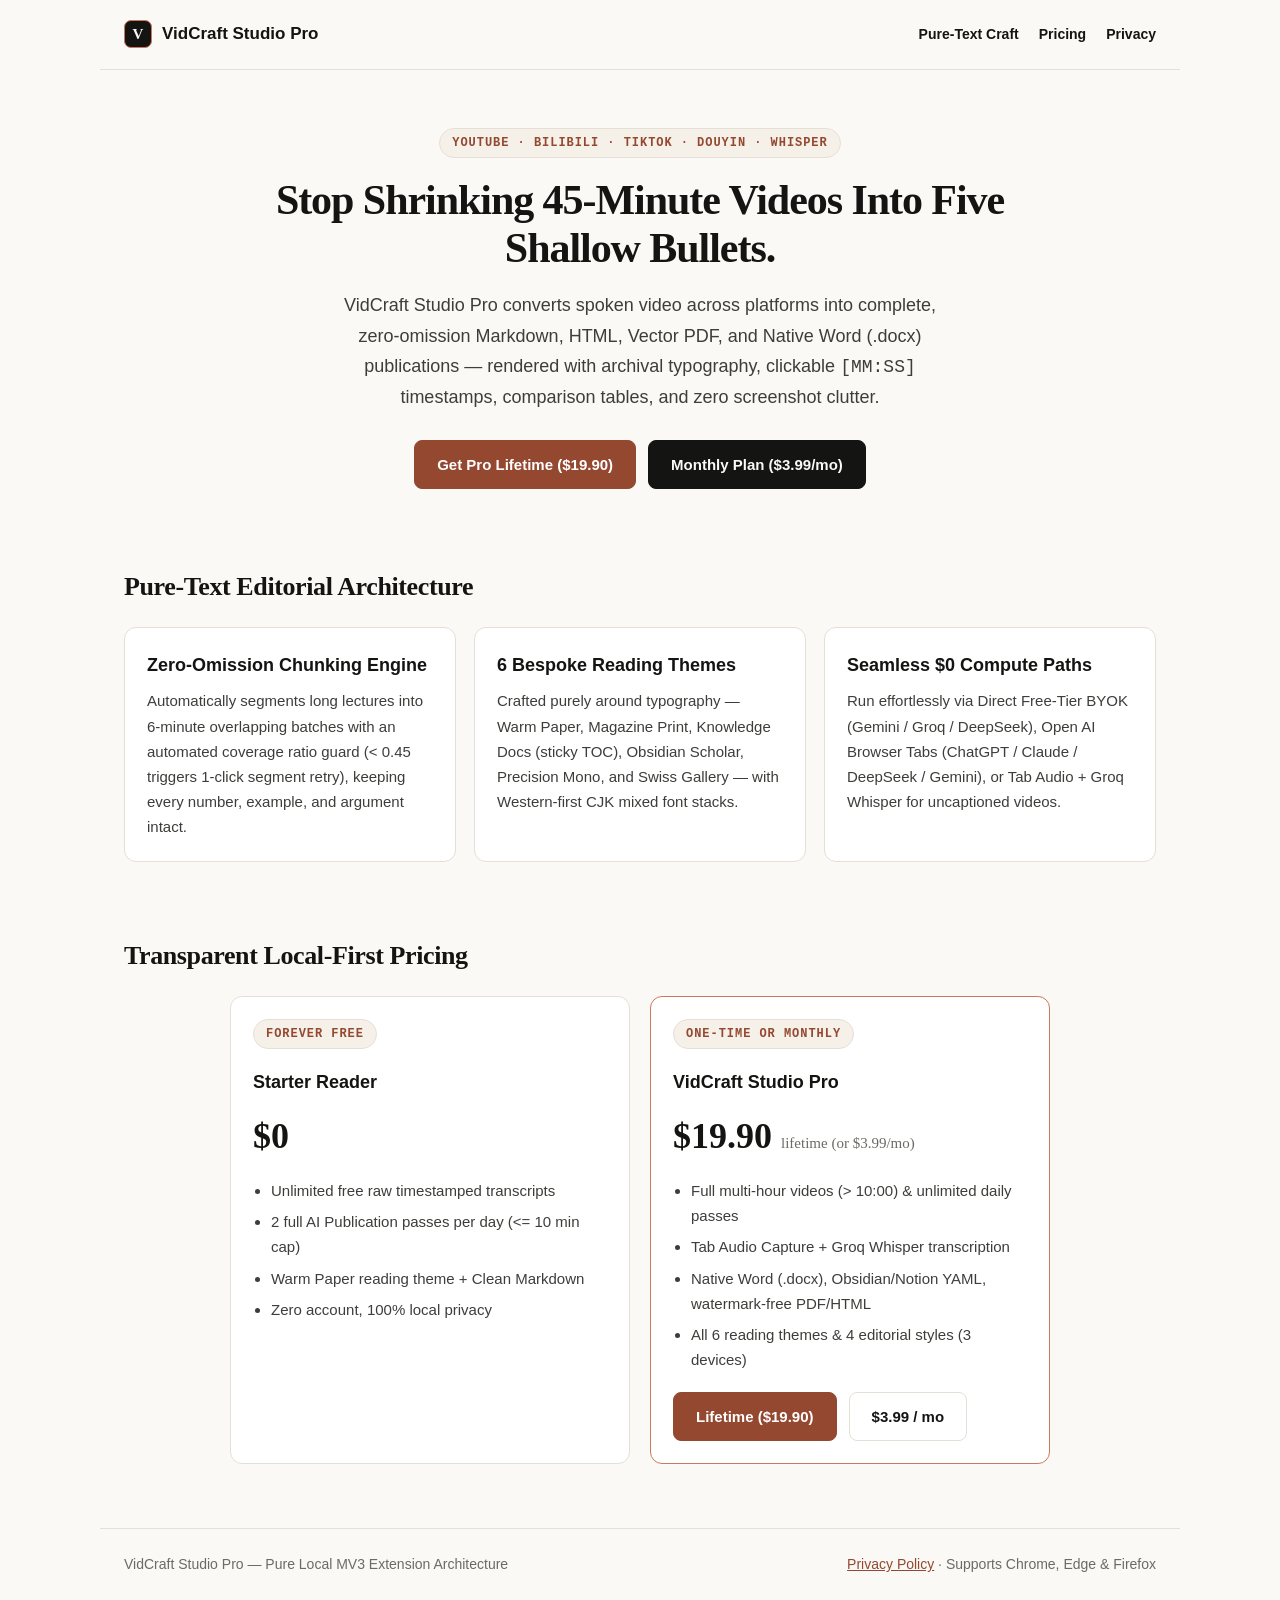
==== index.html @ 7ab2220a "Create index.html" ====
<!DOCTYPE html>
<html lang="en">
<head>
  <meta charset="utf-8" />
  <meta name="viewport" content="width=device-width,initial-scale=1" />
  <title>VidCraft Studio Pro — Zero-Omission Video to Markdown, HTML, PDF &amp; Word</title>
  <meta name="description" content="Turn YouTube, Bilibili, TikTok, and Douyin videos into complete, publication-grade Markdown, HTML, Vector PDF, and Word (.docx) documents with zero omitted facts and zero messy screenshots." />
  <link rel="canonical" href="https://vidcraft-studio.pages.dev/" />
  <style>
    :root {
      --bg: #faf9f5;
      --surface: #ffffff;
      --surface-2: #f5f0e8;
      --ink: #141413;
      --body: #3d3d3a;
      --muted: #6c6a64;
      --border: #e6dfd8;
      --accent: #cc785c;
      --accent-btn: #944830;
      --ease-out: cubic-bezier(0.23, 1, 0.32, 1);
      --font-sans: -apple-system, BlinkMacSystemFont, "Segoe UI", Inter, Roboto, "PingFang SC", "Microsoft YaHei", sans-serif;
      --font-serif: Georgia, "Iowan Old Style", "Times New Roman", "Songti SC", serif;
      --font-mono: ui-monospace, SFMono-Regular, Menlo, Monaco, Consolas, monospace;
    }
    * { box-sizing: border-box; }
    body {
      margin: 0;
      background-color: var(--bg);
      color: var(--body);
      font-family: var(--font-sans);
      font-size: 16px;
      line-height: 1.68;
      -webkit-font-smoothing: antialiased;
    }
    a { color: var(--accent-btn); }
    .nav {
      max-width: 1080px;
      margin: 0 auto;
      padding: 20px 24px;
      display: flex;
      align-items: center;
      justify-content: space-between;
      gap: 16px;
      border-bottom: 1px solid var(--border);
    }
    .brand {
      display: flex;
      align-items: center;
      gap: 10px;
      color: var(--ink);
      font-weight: 700;
      font-size: 17px;
      text-decoration: none;
    }
    .mark {
      width: 28px;
      height: 28px;
      border-radius: 7px;
      background: var(--ink);
      color: #faf9f5;
      border: 1px solid var(--accent);
      display: inline-flex;
      align-items: center;
      justify-content: center;
      font-family: var(--font-serif);
      font-size: 15px;
    }
    .nav-links { display: flex; gap: 20px; align-items: center; font-size: 14px; }
    .nav-links a { text-decoration: none; color: var(--ink); font-weight: 600; }
    .hero {
      max-width: 820px;
      margin: 0 auto;
      padding: 58px 24px 40px;
      text-align: center;
    }
    .kicker {
      display: inline-block;
      font-family: var(--font-mono);
      font-size: 12px;
      font-weight: 700;
      letter-spacing: 0.08em;
      text-transform: uppercase;
      color: var(--accent-btn);
      background: var(--surface-2);
      border: 1px solid var(--border);
      padding: 4px 12px;
      border-radius: 999px;
      margin-bottom: 18px;
    }
    h1 {
      font-family: var(--font-serif);
      font-size: 42px;
      line-height: 1.15;
      letter-spacing: -0.025em;
      color: var(--ink);
      margin: 0 0 18px;
    }
    .lead {
      font-size: 18px;
      color: var(--body);
      max-width: 62ch;
      margin: 0 auto 28px;
    }
    .cta-row { display: flex; justify-content: center; gap: 12px; flex-wrap: wrap; }
    .btn {
      display: inline-flex;
      align-items: center;
      justify-content: center;
      padding: 11px 22px;
      border-radius: 8px;
      font-weight: 600;
      font-size: 15px;
      text-decoration: none;
      border: 1px solid var(--border);
      background: var(--surface);
      color: var(--ink);
      transition: transform 150ms var(--ease-out), background-color 150ms ease;
    }
    .btn:active { transform: scale(0.97); }
    .btn-primary { background: var(--accent-btn); border-color: var(--accent-btn); color: #ffffff; }
    .btn-ink { background: var(--ink); border-color: var(--ink); color: #faf9f5; }
    .section { max-width: 1080px; margin: 0 auto; padding: 36px 24px; }
    .section h2 { font-family: var(--font-serif); font-size: 26px; color: var(--ink); margin: 0 0 18px; letter-spacing: -0.015em; }
    .grid-3 { display: grid; grid-template-columns: repeat(3, minmax(0, 1fr)); gap: 18px; }
    @media (max-width: 820px) {
      .grid-3 { grid-template-columns: 1fr; }
      h1 { font-size: 32px; }
    }
    .card {
      background: var(--surface);
      border: 1px solid var(--border);
      border-radius: 12px;
      padding: 22px;
    }
    .card h3 { margin: 0 0 8px; font-size: 18px; color: var(--ink); }
    .card p { margin: 0; font-size: 15px; color: var(--body); }
    .pricing { display: grid; grid-template-columns: repeat(2, minmax(0, 1fr)); gap: 20px; max-width: 820px; margin: 0 auto; }
    @media (max-width: 720px) { .pricing { grid-template-columns: 1fr; } }
    .price-num { font-family: var(--font-serif); font-size: 36px; font-weight: 700; color: var(--ink); margin: 8px 0; }
    ul.clean { padding-left: 18px; margin: 12px 0 20px; }
    ul.clean li { margin-bottom: 6px; font-size: 15px; }
    footer {
      max-width: 1080px;
      margin: 28px auto 0;
      padding: 24px;
      border-top: 1px solid var(--border);
      display: flex;
      justify-content: space-between;
      flex-wrap: wrap;
      gap: 12px;
      font-size: 14px;
      color: var(--muted);
    }
  </style>
</head>
<body>
  <nav class="nav">
    <a class="brand" href="/">
      <span class="mark">V</span>
      <span>VidCraft Studio Pro</span>
    </a>
    <div class="nav-links">
      <a href="#features">Pure-Text Craft</a>
      <a href="#pricing">Pricing</a>
      <a href="/privacy/">Privacy</a>
    </div>
  </nav>

  <header class="hero">
    <div class="kicker">YouTube · Bilibili · TikTok · Douyin · Whisper</div>
    <h1>Stop Shrinking 45-Minute Videos Into Five Shallow Bullets.</h1>
    <p class="lead">
      VidCraft Studio Pro converts spoken video across platforms into complete, zero-omission Markdown, HTML, Vector PDF, and Native Word (.docx) publications — rendered with archival typography, clickable <code>[MM:SS]</code> timestamps, comparison tables, and zero screenshot clutter.
    </p>
    <div class="cta-row">
      <a class="btn btn-primary" href="#pricing">Get Pro Lifetime ($19.90)</a>
      <a class="btn btn-ink" href="https://yujun57.gumroad.com/l/vidcraft-pro-monthly" target="_blank" rel="noopener noreferrer">Monthly Plan ($3.99/mo)</a>
    </div>
  </header>

  <section id="features" class="section">
    <h2>Pure-Text Editorial Architecture</h2>
    <div class="grid-3">
      <article class="card">
        <h3>Zero-Omission Chunking Engine</h3>
        <p>Automatically segments long lectures into 6-minute overlapping batches with an automated coverage ratio guard (&lt; 0.45 triggers 1-click segment retry), keeping every number, example, and argument intact.</p>
      </article>
      <article class="card">
        <h3>6 Bespoke Reading Themes</h3>
        <p>Crafted purely around typography — Warm Paper, Magazine Print, Knowledge Docs (sticky TOC), Obsidian Scholar, Precision Mono, and Swiss Gallery — with Western-first CJK mixed font stacks.</p>
      </article>
      <article class="card">
        <h3>Seamless $0 Compute Paths</h3>
        <p>Run effortlessly via Direct Free-Tier BYOK (Gemini / Groq / DeepSeek), Open AI Browser Tabs (ChatGPT / Claude / DeepSeek / Gemini), or Tab Audio + Groq Whisper for uncaptioned videos.</p>
      </article>
    </div>
  </section>

  <section id="pricing" class="section">
    <h2>Transparent Local-First Pricing</h2>
    <div class="pricing">
      <div class="card">
        <div class="kicker">Forever Free</div>
        <h3>Starter Reader</h3>
        <div class="price-num">$0</div>
        <ul class="clean">
          <li>Unlimited free raw timestamped transcripts</li>
          <li>2 full AI Publication passes per day (&lt;= 10 min cap)</li>
          <li>Warm Paper reading theme + Clean Markdown</li>
          <li>Zero account, 100% local privacy</li>
        </ul>
      </div>
      <div class="card" style="border-color: var(--accent);">
        <div class="kicker">One-Time or Monthly</div>
        <h3>VidCraft Studio Pro</h3>
        <div class="price-num">$19.90 <span style="font-size:15px;font-weight:400;color:var(--muted);">lifetime (or $3.99/mo)</span></div>
        <ul class="clean">
          <li>Full multi-hour videos (&gt; 10:00) &amp; unlimited daily passes</li>
          <li>Tab Audio Capture + Groq Whisper transcription</li>
          <li>Native Word (.docx), Obsidian/Notion YAML, watermark-free PDF/HTML</li>
          <li>All 6 reading themes &amp; 4 editorial styles (3 devices)</li>
        </ul>
        <div class="cta-row" style="justify-content:flex-start;">
          <a class="btn btn-primary" href="https://yujun57.gumroad.com/l/vidcraft-pro-lifetime" target="_blank" rel="noopener noreferrer">Lifetime ($19.90)</a>
          <a class="btn" href="https://yujun57.gumroad.com/l/vidcraft-pro-monthly" target="_blank" rel="noopener noreferrer">$3.99 / mo</a>
        </div>
      </div>
    </div>
  </section>

  <footer>
    <span>VidCraft Studio Pro — Pure Local MV3 Extension Architecture</span>
    <span><a href="/privacy/">Privacy Policy</a> · Supports Chrome, Edge &amp; Firefox</span>
  </footer>
</body>
</html>
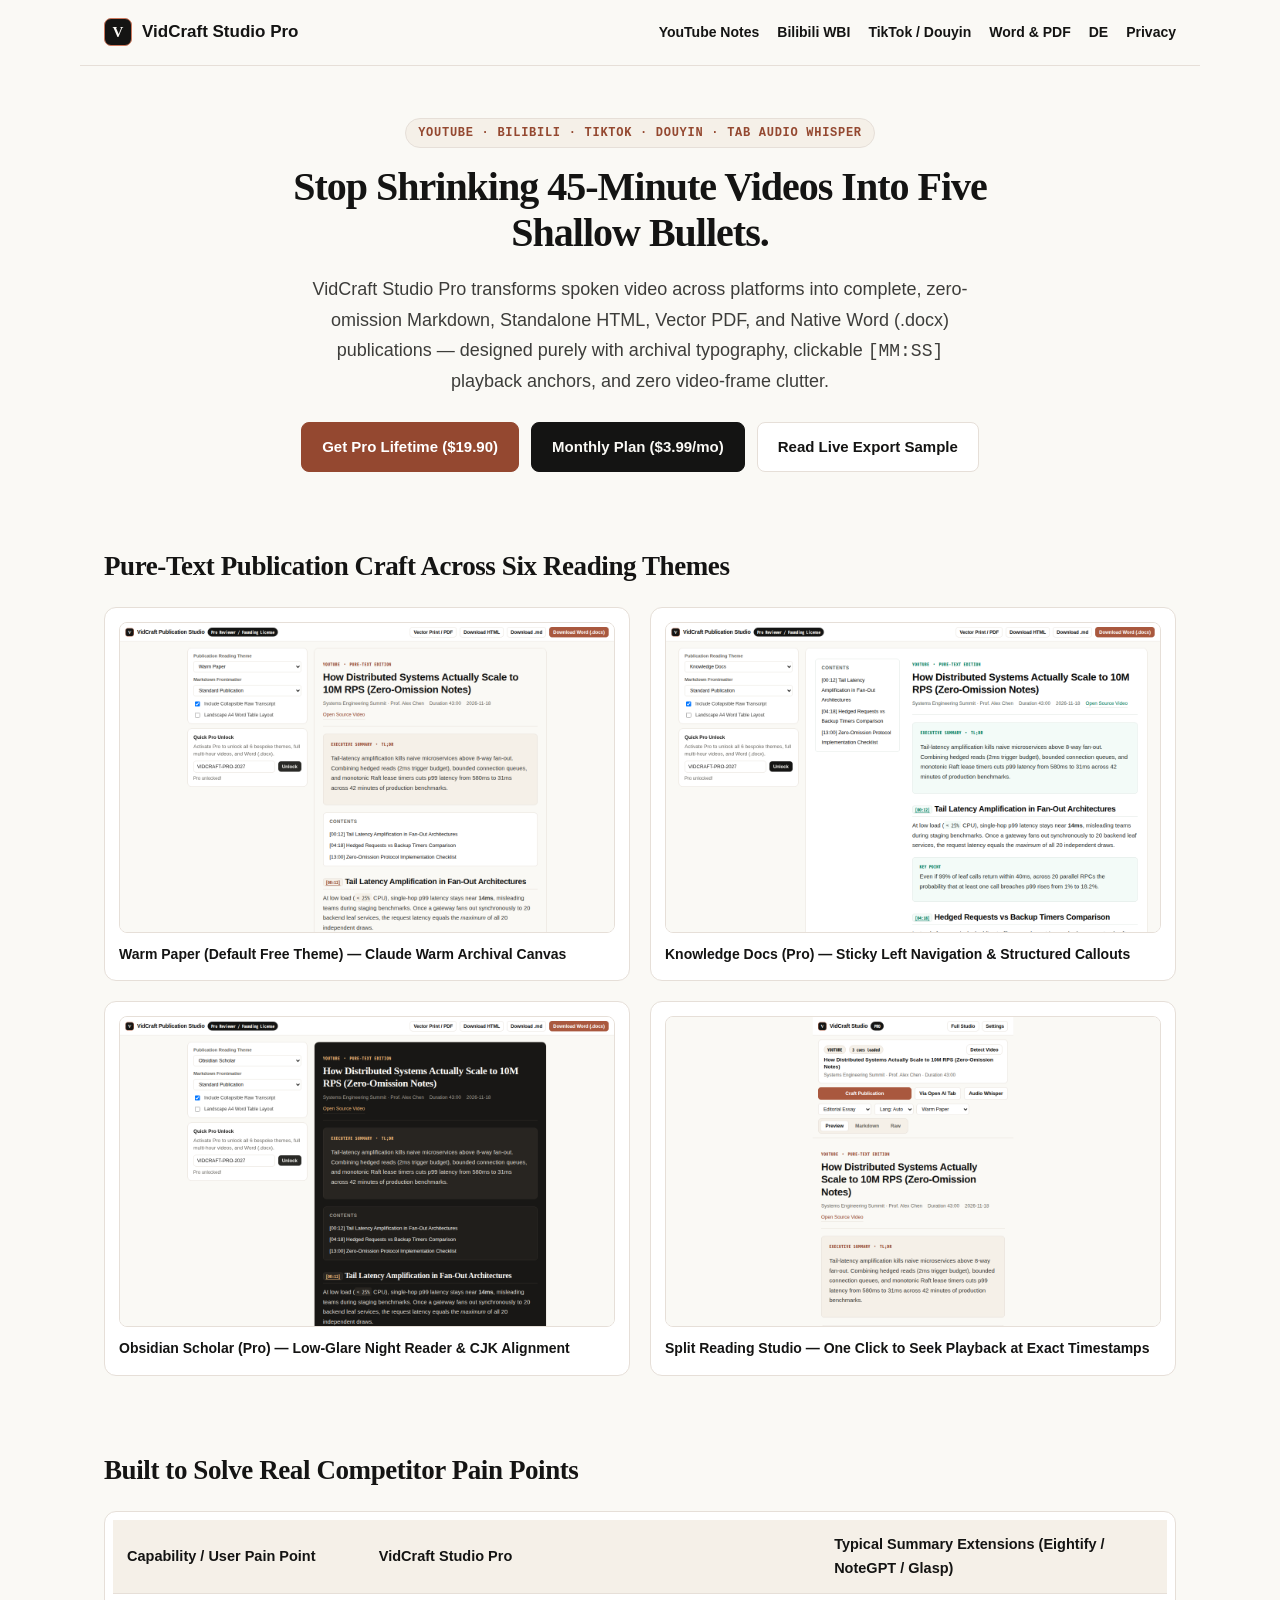
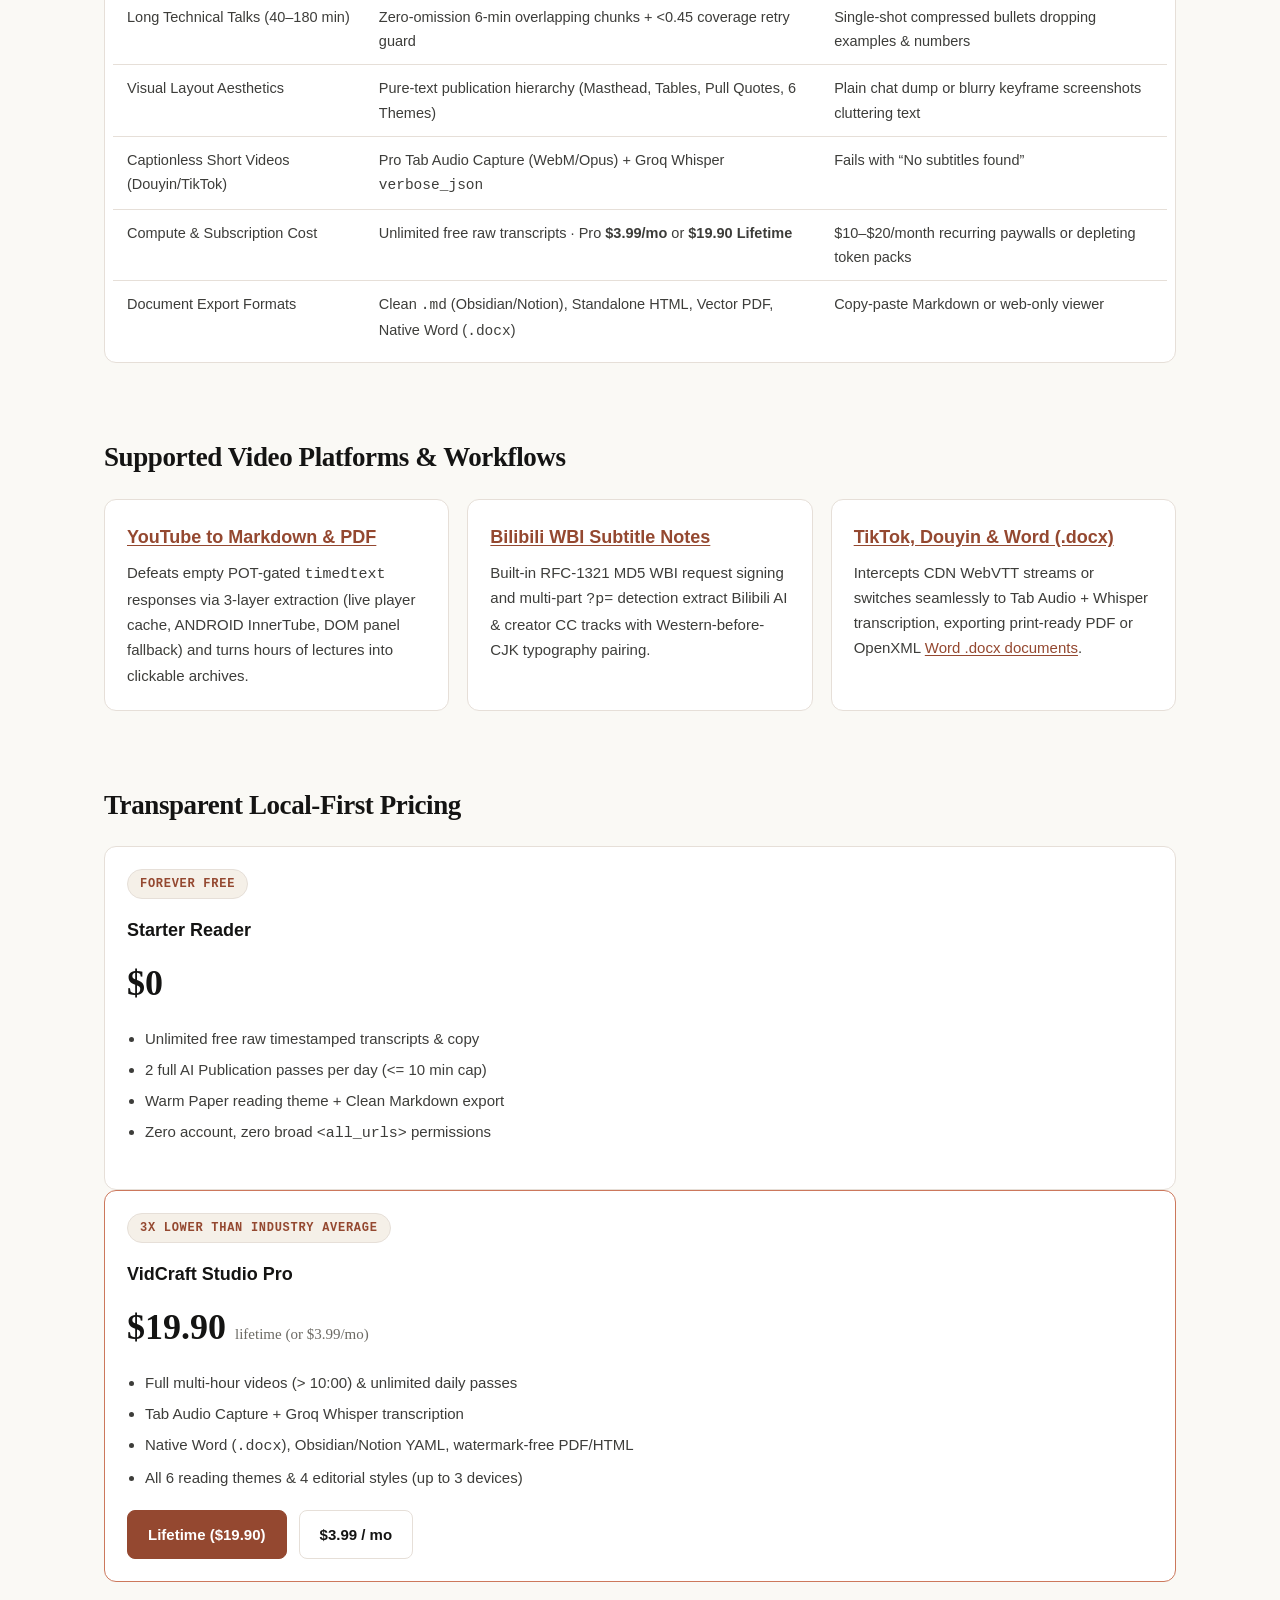
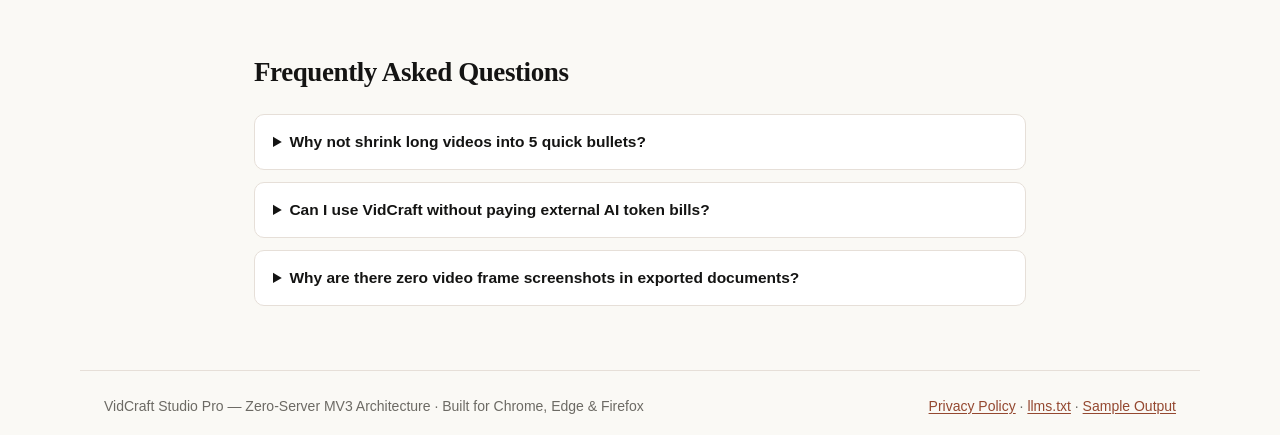
==== commit ba54f9cf: "Deploy complete VidCraft Studio Pro SEO suite, vertical guides, showcase, JSON-LD and llms.txt" ====
--- a/index.html
+++ b/index.html
@@ -1,157 +1,81 @@
 <!DOCTYPE html>
-<html lang="en">
+<html lang="en" data-type="software">
 <head>
   <meta charset="utf-8" />
-  <meta name="viewport" content="width=device-width,initial-scale=1" />
-  <title>VidCraft Studio Pro — Zero-Omission Video to Markdown, HTML, PDF &amp; Word</title>
-  <meta name="description" content="Turn YouTube, Bilibili, TikTok, and Douyin videos into complete, publication-grade Markdown, HTML, Vector PDF, and Word (.docx) documents with zero omitted facts and zero messy screenshots." />
+  <meta name="viewport" content="width=device-width,initial-scale=1.0" />
+  <title>VidCraft Studio Pro — Zero-Omission Video to Markdown, HTML, PDF &amp; Word (.docx)</title>
+  <meta name="description" content="Turn YouTube, Bilibili, TikTok, and Douyin videos into complete, publication-grade Markdown, HTML, Vector PDF, and Native Word (.docx) documents 100% locally — without omitted facts or screenshot clutter." />
   <link rel="canonical" href="https://vidcraft-studio.pages.dev/" />
-  <style>
-    :root {
-      --bg: #faf9f5;
-      --surface: #ffffff;
-      --surface-2: #f5f0e8;
-      --ink: #141413;
-      --body: #3d3d3a;
-      --muted: #6c6a64;
-      --border: #e6dfd8;
-      --accent: #cc785c;
-      --accent-btn: #944830;
-      --ease-out: cubic-bezier(0.23, 1, 0.32, 1);
-      --font-sans: -apple-system, BlinkMacSystemFont, "Segoe UI", Inter, Roboto, "PingFang SC", "Microsoft YaHei", sans-serif;
-      --font-serif: Georgia, "Iowan Old Style", "Times New Roman", "Songti SC", serif;
-      --font-mono: ui-monospace, SFMono-Regular, Menlo, Monaco, Consolas, monospace;
-    }
-    * { box-sizing: border-box; }
-    body {
-      margin: 0;
-      background-color: var(--bg);
-      color: var(--body);
-      font-family: var(--font-sans);
-      font-size: 16px;
-      line-height: 1.68;
-      -webkit-font-smoothing: antialiased;
-    }
-    a { color: var(--accent-btn); }
-    .nav {
-      max-width: 1080px;
-      margin: 0 auto;
-      padding: 20px 24px;
-      display: flex;
-      align-items: center;
-      justify-content: space-between;
-      gap: 16px;
-      border-bottom: 1px solid var(--border);
-    }
-    .brand {
-      display: flex;
-      align-items: center;
-      gap: 10px;
-      color: var(--ink);
-      font-weight: 700;
-      font-size: 17px;
-      text-decoration: none;
-    }
-    .mark {
-      width: 28px;
-      height: 28px;
-      border-radius: 7px;
-      background: var(--ink);
-      color: #faf9f5;
-      border: 1px solid var(--accent);
-      display: inline-flex;
-      align-items: center;
-      justify-content: center;
-      font-family: var(--font-serif);
-      font-size: 15px;
-    }
-    .nav-links { display: flex; gap: 20px; align-items: center; font-size: 14px; }
-    .nav-links a { text-decoration: none; color: var(--ink); font-weight: 600; }
-    .hero {
-      max-width: 820px;
-      margin: 0 auto;
-      padding: 58px 24px 40px;
-      text-align: center;
-    }
-    .kicker {
-      display: inline-block;
-      font-family: var(--font-mono);
-      font-size: 12px;
-      font-weight: 700;
-      letter-spacing: 0.08em;
-      text-transform: uppercase;
-      color: var(--accent-btn);
-      background: var(--surface-2);
-      border: 1px solid var(--border);
-      padding: 4px 12px;
-      border-radius: 999px;
-      margin-bottom: 18px;
-    }
-    h1 {
-      font-family: var(--font-serif);
-      font-size: 42px;
-      line-height: 1.15;
-      letter-spacing: -0.025em;
-      color: var(--ink);
-      margin: 0 0 18px;
-    }
-    .lead {
-      font-size: 18px;
-      color: var(--body);
-      max-width: 62ch;
-      margin: 0 auto 28px;
-    }
-    .cta-row { display: flex; justify-content: center; gap: 12px; flex-wrap: wrap; }
-    .btn {
-      display: inline-flex;
-      align-items: center;
-      justify-content: center;
-      padding: 11px 22px;
-      border-radius: 8px;
-      font-weight: 600;
-      font-size: 15px;
-      text-decoration: none;
-      border: 1px solid var(--border);
-      background: var(--surface);
-      color: var(--ink);
-      transition: transform 150ms var(--ease-out), background-color 150ms ease;
-    }
-    .btn:active { transform: scale(0.97); }
-    .btn-primary { background: var(--accent-btn); border-color: var(--accent-btn); color: #ffffff; }
-    .btn-ink { background: var(--ink); border-color: var(--ink); color: #faf9f5; }
-    .section { max-width: 1080px; margin: 0 auto; padding: 36px 24px; }
-    .section h2 { font-family: var(--font-serif); font-size: 26px; color: var(--ink); margin: 0 0 18px; letter-spacing: -0.015em; }
-    .grid-3 { display: grid; grid-template-columns: repeat(3, minmax(0, 1fr)); gap: 18px; }
-    @media (max-width: 820px) {
-      .grid-3 { grid-template-columns: 1fr; }
-      h1 { font-size: 32px; }
-    }
-    .card {
-      background: var(--surface);
-      border: 1px solid var(--border);
-      border-radius: 12px;
-      padding: 22px;
-    }
-    .card h3 { margin: 0 0 8px; font-size: 18px; color: var(--ink); }
-    .card p { margin: 0; font-size: 15px; color: var(--body); }
-    .pricing { display: grid; grid-template-columns: repeat(2, minmax(0, 1fr)); gap: 20px; max-width: 820px; margin: 0 auto; }
-    @media (max-width: 720px) { .pricing { grid-template-columns: 1fr; } }
-    .price-num { font-family: var(--font-serif); font-size: 36px; font-weight: 700; color: var(--ink); margin: 8px 0; }
-    ul.clean { padding-left: 18px; margin: 12px 0 20px; }
-    ul.clean li { margin-bottom: 6px; font-size: 15px; }
-    footer {
-      max-width: 1080px;
-      margin: 28px auto 0;
-      padding: 24px;
-      border-top: 1px solid var(--border);
-      display: flex;
-      justify-content: space-between;
-      flex-wrap: wrap;
-      gap: 12px;
-      font-size: 14px;
-      color: var(--muted);
-    }
-  </style>
+  <link rel="alternate" hreflang="en" href="https://vidcraft-studio.pages.dev/" />
+  <link rel="alternate" hreflang="de" href="https://vidcraft-studio.pages.dev/de/" />
+  <link rel="alternate" hreflang="x-default" href="https://vidcraft-studio.pages.dev/" />
+  <meta property="og:type" content="website" />
+  <meta property="og:title" content="VidCraft Studio Pro — Zero-Omission Video to Markdown, PDF &amp; Word" />
+  <meta property="og:description" content="Convert long lectures and short videos across YouTube, Bilibili, TikTok &amp; Douyin into archival typography publications with clickable [MM:SS] links." />
+  <meta property="og:url" content="https://vidcraft-studio.pages.dev/" />
+  <meta property="og:image" content="https://vidcraft-studio.pages.dev/assets/screenshot-1-studio-warm-paper.png" />
+  <meta name="twitter:card" content="summary_large_image" />
+  <meta name="twitter:title" content="VidCraft Studio Pro — Zero-Omission Video to Markdown, PDF &amp; Word" />
+  <meta name="twitter:description" content="Zero-omission chunked video transcription &amp; editorial beautification for YouTube, Bilibili, TikTok &amp; Douyin." />
+  <meta name="twitter:image" content="https://vidcraft-studio.pages.dev/assets/screenshot-1-studio-warm-paper.png" />
+  <link rel="icon" type="image/png" href="./assets/icon-128.png" />
+  <link rel="stylesheet" href="./assets/style.css" />
+  <script type="application/ld+json">
+  {
+    "@context": "https://schema.org",
+    "@type": "SoftwareApplication",
+    "name": "VidCraft: Video to Markdown, PDF & Word",
+    "alternateName": "VidCraft Studio Pro",
+    "applicationCategory": "ProductivityApplication",
+    "operatingSystem": "Windows, macOS, Linux (Microsoft Edge, Firefox, Google Chrome)",
+    "url": "https://vidcraft-studio.pages.dev/",
+    "softwareVersion": "1.0.0",
+    "featureList": [
+      "Zero-omission 6-minute overlapping video chunking engine with coverage ratio check",
+      "YouTube timedtext POT & ANDROID InnerTube layer + Bilibili WBI + TikTok/Douyin WebVTT extraction",
+      "Tab Audio capture + Groq Whisper transcription for captionless videos",
+      "6 bespoke reading themes: Warm Paper, Magazine Print, Knowledge Docs, Obsidian Scholar, Precision Mono, Swiss Gallery",
+      "Native Microsoft Word (.docx), Vector PDF, Obsidian/Notion YAML Markdown, and Standalone HTML"
+    ],
+    "offers": [
+      { "@type": "Offer", "price": "0.00", "priceCurrency": "USD", "name": "Free Edition" },
+      { "@type": "Offer", "price": "19.90", "priceCurrency": "USD", "name": "Pro Lifetime License", "url": "https://yujun57.gumroad.com/l/vidcraft-pro-lifetime" },
+      { "@type": "Offer", "price": "3.99", "priceCurrency": "USD", "name": "Pro Monthly", "url": "https://yujun57.gumroad.com/l/vidcraft-pro-monthly" }
+    ]
+  }
+  </script>
+  <script type="application/ld+json">
+  {
+    "@context": "https://schema.org",
+    "@type": "FAQPage",
+    "mainEntity": [
+      {
+        "@type": "Question",
+        "name": "Why not just ask an AI to summarize a 45-minute video into 5 bullets?",
+        "acceptedAnswer": {
+          "@type": "Answer",
+          "text": "Single-shot summaries erase concrete benchmarks, caveats, proper nouns, and worked examples. VidCraft splits transcripts into overlapping 6-minute segments (up to 1,800 words or 3,200 CJK chars) and runs a coverage sanity check (<0.45 flags retry) so details survive 1:1."
+        }
+      },
+      {
+        "@type": "Question",
+        "name": "Does VidCraft Studio Pro run on zero developer backend servers?",
+        "acceptedAnswer": {
+          "@type": "Answer",
+          "text": "Yes. Subtitle parsing, chunking, 6-theme HTML formatting, Print PDF, and OpenXML .docx binary compilation run 100% inside your browser. Direct AI passes call your own Gemini/Groq/DeepSeek key or route seamlessly through your already-signed-in ChatGPT/Claude/DeepSeek/Gemini tab."
+        }
+      },
+      {
+        "@type": "Question",
+        "name": "How are captionless TikTok, Douyin, or screen-recorded videos handled?",
+        "acceptedAnswer": {
+          "@type": "Answer",
+          "text": "In Pro mode on Chrome/Edge, VidCraft captures active tab audio via MV3 tabCapture + offscreen MediaRecorder (WebM/Opus chunks under 20 MB) and sends segments directly to Groq whisper-large-v3-turbo with exact offset timestamps."
+        }
+      }
+    ]
+  }
+  </script>
 </head>
 <body>
   <nav class="nav">
@@ -160,38 +84,106 @@
       <span>VidCraft Studio Pro</span>
     </a>
     <div class="nav-links">
-      <a href="#features">Pure-Text Craft</a>
-      <a href="#pricing">Pricing</a>
+      <a href="/youtube-to-markdown/">YouTube Notes</a>
+      <a href="/bilibili-subtitle-extractor/">Bilibili WBI</a>
+      <a href="/tiktok-douyin-transcript/">TikTok / Douyin</a>
+      <a href="/video-to-word-docx/">Word &amp; PDF</a>
+      <a href="/de/">DE</a>
       <a href="/privacy/">Privacy</a>
     </div>
   </nav>
 
   <header class="hero">
-    <div class="kicker">YouTube · Bilibili · TikTok · Douyin · Whisper</div>
+    <div class="kicker">YouTube · Bilibili · TikTok · Douyin · Tab Audio Whisper</div>
     <h1>Stop Shrinking 45-Minute Videos Into Five Shallow Bullets.</h1>
     <p class="lead">
-      VidCraft Studio Pro converts spoken video across platforms into complete, zero-omission Markdown, HTML, Vector PDF, and Native Word (.docx) publications — rendered with archival typography, clickable <code>[MM:SS]</code> timestamps, comparison tables, and zero screenshot clutter.
+      VidCraft Studio Pro transforms spoken video across platforms into complete, zero-omission Markdown, Standalone HTML, Vector PDF, and Native Word (.docx) publications — designed purely with archival typography, clickable <code>[MM:SS]</code> playback anchors, and zero video-frame clutter.
     </p>
     <div class="cta-row">
-      <a class="btn btn-primary" href="#pricing">Get Pro Lifetime ($19.90)</a>
+      <a class="btn btn-primary" href="https://yujun57.gumroad.com/l/vidcraft-pro-lifetime" target="_blank" rel="noopener noreferrer">Get Pro Lifetime ($19.90)</a>
       <a class="btn btn-ink" href="https://yujun57.gumroad.com/l/vidcraft-pro-monthly" target="_blank" rel="noopener noreferrer">Monthly Plan ($3.99/mo)</a>
+      <a class="btn" href="/showcase/distributed-consensus-report.html">Read Live Export Sample</a>
     </div>
   </header>
 
+  <section id="showcase" class="section">
+    <h2>Pure-Text Publication Craft Across Six Reading Themes</h2>
+    <div class="grid-2">
+      <figure class="shot-card" style="margin:0;">
+        <img src="./assets/screenshot-1-studio-warm-paper.png" width="1280" height="800" loading="lazy" alt="VidCraft Publication Studio Warm Paper editorial layout with Masthead, TL;DR, Jump TOC and clickable [MM:SS] pills" />
+        <figcaption class="shot-cap">Warm Paper (Default Free Theme) — Claude Warm Archival Canvas</figcaption>
+      </figure>
+      <figure class="shot-card" style="margin:0;">
+        <img src="./assets/screenshot-2-knowledge-docs.png" width="1280" height="800" loading="lazy" alt="VidCraft Knowledge Docs theme featuring sticky left Contents sidebar and emerald KEY POINT callout cards" />
+        <figcaption class="shot-cap">Knowledge Docs (Pro) — Sticky Left Navigation &amp; Structured Callouts</figcaption>
+      </figure>
+      <figure class="shot-card" style="margin:0;">
+        <img src="./assets/screenshot-3-obsidian-scholar.png" width="1280" height="800" loading="lazy" alt="VidCraft Obsidian Scholar dark reading mode with Georgia serif headings and bilingual CJK+English rendering" />
+        <figcaption class="shot-cap">Obsidian Scholar (Pro) — Low-Glare Night Reader &amp; CJK Alignment</figcaption>
+      </figure>
+      <figure class="shot-card" style="margin:0;">
+        <img src="./assets/screenshot-4-sidepanel-workspace.png" width="1280" height="800" loading="lazy" alt="VidCraft Split Side Panel extracting subtitles and seeking video playback cleanly alongside YouTube or Bilibili" />
+        <figcaption class="shot-cap">Split Reading Studio — One Click to Seek Playback at Exact Timestamps</figcaption>
+      </figure>
+    </div>
+  </section>
+
+  <section id="comparison" class="section">
+    <h2>Built to Solve Real Competitor Pain Points</h2>
+    <div class="table-wrap">
+      <table>
+        <thead>
+          <tr>
+            <th>Capability / User Pain Point</th>
+            <th>VidCraft Studio Pro</th>
+            <th>Typical Summary Extensions (Eightify / NoteGPT / Glasp)</th>
+          </tr>
+        </thead>
+        <tbody>
+          <tr>
+            <td>Long Technical Talks (40–180 min)</td>
+            <td>Zero-omission 6-min overlapping chunks + &lt;0.45 coverage retry guard</td>
+            <td>Single-shot compressed bullets dropping examples &amp; numbers</td>
+          </tr>
+          <tr>
+            <td>Visual Layout Aesthetics</td>
+            <td>Pure-text publication hierarchy (Masthead, Tables, Pull Quotes, 6 Themes)</td>
+            <td>Plain chat dump or blurry keyframe screenshots cluttering text</td>
+          </tr>
+          <tr>
+            <td>Captionless Short Videos (Douyin/TikTok)</td>
+            <td>Pro Tab Audio Capture (WebM/Opus) + Groq Whisper <code>verbose_json</code></td>
+            <td>Fails with &ldquo;No subtitles found&rdquo;</td>
+          </tr>
+          <tr>
+            <td>Compute &amp; Subscription Cost</td>
+            <td>Unlimited free raw transcripts · Pro <strong>$3.99/mo</strong> or <strong>$19.90 Lifetime</strong></td>
+            <td>$10–$20/month recurring paywalls or depleting token packs</td>
+          </tr>
+          <tr>
+            <td>Document Export Formats</td>
+            <td>Clean <code>.md</code> (Obsidian/Notion), Standalone HTML, Vector PDF, Native Word (<code>.docx</code>)</td>
+            <td>Copy-paste Markdown or web-only viewer</td>
+          </tr>
+        </tbody>
+      </table>
+    </div>
+  </section>
+
   <section id="features" class="section">
-    <h2>Pure-Text Editorial Architecture</h2>
+    <h2>Supported Video Platforms &amp; Workflows</h2>
     <div class="grid-3">
       <article class="card">
-        <h3>Zero-Omission Chunking Engine</h3>
-        <p>Automatically segments long lectures into 6-minute overlapping batches with an automated coverage ratio guard (&lt; 0.45 triggers 1-click segment retry), keeping every number, example, and argument intact.</p>
+        <h3><a href="/youtube-to-markdown/">YouTube to Markdown &amp; PDF</a></h3>
+        <p>Defeats empty POT-gated <code>timedtext</code> responses via 3-layer extraction (live player cache, ANDROID InnerTube, DOM panel fallback) and turns hours of lectures into clickable archives.</p>
       </article>
       <article class="card">
-        <h3>6 Bespoke Reading Themes</h3>
-        <p>Crafted purely around typography — Warm Paper, Magazine Print, Knowledge Docs (sticky TOC), Obsidian Scholar, Precision Mono, and Swiss Gallery — with Western-first CJK mixed font stacks.</p>
+        <h3><a href="/bilibili-subtitle-extractor/">Bilibili WBI Subtitle Notes</a></h3>
+        <p>Built-in RFC-1321 MD5 WBI request signing and multi-part <code>?p=</code> detection extract Bilibili AI &amp; creator CC tracks with Western-before-CJK typography pairing.</p>
       </article>
       <article class="card">
-        <h3>Seamless $0 Compute Paths</h3>
-        <p>Run effortlessly via Direct Free-Tier BYOK (Gemini / Groq / DeepSeek), Open AI Browser Tabs (ChatGPT / Claude / DeepSeek / Gemini), or Tab Audio + Groq Whisper for uncaptioned videos.</p>
+        <h3><a href="/tiktok-douyin-transcript/">TikTok, Douyin &amp; Word (.docx)</a></h3>
+        <p>Intercepts CDN WebVTT streams or switches seamlessly to Tab Audio + Whisper transcription, exporting print-ready PDF or OpenXML <a href="/video-to-word-docx/">Word .docx documents</a>.</p>
       </article>
     </div>
   </section>
@@ -204,21 +196,21 @@
         <h3>Starter Reader</h3>
         <div class="price-num">$0</div>
         <ul class="clean">
-          <li>Unlimited free raw timestamped transcripts</li>
+          <li>Unlimited free raw timestamped transcripts &amp; copy</li>
           <li>2 full AI Publication passes per day (&lt;= 10 min cap)</li>
-          <li>Warm Paper reading theme + Clean Markdown</li>
-          <li>Zero account, 100% local privacy</li>
+          <li>Warm Paper reading theme + Clean Markdown export</li>
+          <li>Zero account, zero broad <code>&lt;all_urls&gt;</code> permissions</li>
         </ul>
       </div>
       <div class="card" style="border-color: var(--accent);">
-        <div class="kicker">One-Time or Monthly</div>
+        <div class="kicker">3x Lower Than Industry Average</div>
         <h3>VidCraft Studio Pro</h3>
         <div class="price-num">$19.90 <span style="font-size:15px;font-weight:400;color:var(--muted);">lifetime (or $3.99/mo)</span></div>
         <ul class="clean">
           <li>Full multi-hour videos (&gt; 10:00) &amp; unlimited daily passes</li>
           <li>Tab Audio Capture + Groq Whisper transcription</li>
-          <li>Native Word (.docx), Obsidian/Notion YAML, watermark-free PDF/HTML</li>
-          <li>All 6 reading themes &amp; 4 editorial styles (3 devices)</li>
+          <li>Native Word (<code>.docx</code>), Obsidian/Notion YAML, watermark-free PDF/HTML</li>
+          <li>All 6 reading themes &amp; 4 editorial styles (up to 3 devices)</li>
         </ul>
         <div class="cta-row" style="justify-content:flex-start;">
           <a class="btn btn-primary" href="https://yujun57.gumroad.com/l/vidcraft-pro-lifetime" target="_blank" rel="noopener noreferrer">Lifetime ($19.90)</a>
@@ -228,9 +220,27 @@
     </div>
   </section>
 
+  <section id="faq" class="section-narrow">
+    <h2>Frequently Asked Questions</h2>
+    <div class="faq-list">
+      <details class="faq-item">
+        <summary>Why not shrink long videos into 5 quick bullets?</summary>
+        <p>Short bullets remove real benchmarks, exact commands, edge-case warnings, and nuance. VidCraft enforces a deterministic 6-minute overlapping chunker plus a coverage-density check (&lt; 0.45 highlights low-detail segments for 1-click regeneration).</p>
+      </details>
+      <details class="faq-item">
+        <summary>Can I use VidCraft without paying external AI token bills?</summary>
+        <p>Yes. Plug in your free-tier Google Gemini or Groq API key once (bypassing page CORS seamlessly inside the extension), or launch chunks directly across your open logged-in ChatGPT, DeepSeek, Claude, or Gemini browser tabs.</p>
+      </details>
+      <details class="faq-item">
+        <summary>Why are there zero video frame screenshots in exported documents?</summary>
+        <p>Raw video screenshots break column rhythm, clutter dark/light reading themes, and inflate PDF/Word files. Instead, VidCraft pairs Mastheads, TL;DR cards, Pull Quotes, structured tables, and live clickable <code>[MM:SS]</code> anchors.</p>
+      </details>
+    </div>
+  </section>
+
   <footer>
-    <span>VidCraft Studio Pro — Pure Local MV3 Extension Architecture</span>
-    <span><a href="/privacy/">Privacy Policy</a> · Supports Chrome, Edge &amp; Firefox</span>
+    <span>VidCraft Studio Pro — Zero-Server MV3 Architecture · Built for Chrome, Edge &amp; Firefox</span>
+    <span><a href="/privacy/">Privacy Policy</a> · <a href="/llms.txt">llms.txt</a> · <a href="/showcase/distributed-consensus-report.html">Sample Output</a></span>
   </footer>
 </body>
 </html>
--- a/assets/style.css
+++ b/assets/style.css
@@ -0,0 +1,247 @@
+:root {
+  --bg: #faf9f5;
+  --surface: #ffffff;
+  --surface-2: #f5f0e8;
+  --ink: #141413;
+  --body: #3d3d3a;
+  --muted: #6c6a64;
+  --border: #e6dfd8;
+  --accent: #cc785c;
+  --accent-btn: #944830;
+  --accent-hover: #7c3b27;
+  --ease-out: cubic-bezier(0.23, 1, 0.32, 1);
+  --font-sans: -apple-system, BlinkMacSystemFont, "Segoe UI", Inter, Roboto, "PingFang SC", "Hiragino Sans GB", "Microsoft YaHei", sans-serif;
+  --font-serif: Georgia, "Iowan Old Style", "Times New Roman", "Songti SC", "Noto Serif SC", serif;
+  --font-mono: ui-monospace, SFMono-Regular, Menlo, Monaco, Consolas, monospace;
+}
+
+* { box-sizing: border-box; }
+
+body {
+  margin: 0;
+  background-color: var(--bg);
+  color: var(--body);
+  font-family: var(--font-sans);
+  font-size: 16px;
+  line-height: 1.68;
+  -webkit-font-smoothing: antialiased;
+}
+
+a { color: var(--accent-btn); text-underline-offset: 2px; }
+
+.nav {
+  max-width: 1120px;
+  margin: 0 auto;
+  padding: 18px 24px;
+  display: flex;
+  align-items: center;
+  justify-content: space-between;
+  gap: 16px;
+  flex-wrap: wrap;
+  border-bottom: 1px solid var(--border);
+}
+
+.brand {
+  display: flex;
+  align-items: center;
+  gap: 10px;
+  color: var(--ink);
+  font-weight: 700;
+  font-size: 17px;
+  text-decoration: none;
+}
+
+.mark {
+  width: 28px;
+  height: 28px;
+  border-radius: 7px;
+  background: var(--ink);
+  color: #faf9f5;
+  border: 1px solid var(--accent);
+  display: inline-flex;
+  align-items: center;
+  justify-content: center;
+  font-family: var(--font-serif);
+  font-size: 15px;
+}
+
+.nav-links {
+  display: flex;
+  gap: 18px;
+  flex-wrap: wrap;
+  align-items: center;
+  font-size: 14px;
+}
+
+.nav-links a {
+  text-decoration: none;
+  color: var(--ink);
+  font-weight: 600;
+}
+
+.nav-links a:hover { color: var(--accent-btn); }
+
+.hero {
+  max-width: 860px;
+  margin: 0 auto;
+  padding: 52px 24px 36px;
+  text-align: center;
+}
+
+.kicker {
+  display: inline-block;
+  font-family: var(--font-mono);
+  font-size: 12px;
+  font-weight: 700;
+  letter-spacing: 0.06em;
+  text-transform: uppercase;
+  color: var(--accent-btn);
+  background: var(--surface-2);
+  border: 1px solid var(--border);
+  padding: 4px 12px;
+  border-radius: 999px;
+  margin-bottom: 16px;
+}
+
+h1 {
+  font-family: var(--font-serif);
+  font-size: 40px;
+  line-height: 1.16;
+  letter-spacing: -0.025em;
+  color: var(--ink);
+  margin: 0 0 18px;
+}
+
+.lead {
+  font-size: 18px;
+  color: var(--body);
+  max-width: 66ch;
+  margin: 0 auto 26px;
+}
+
+.cta-row {
+  display: flex;
+  justify-content: center;
+  gap: 12px;
+  flex-wrap: wrap;
+}
+
+.btn {
+  display: inline-flex;
+  align-items: center;
+  justify-content: center;
+  padding: 11px 20px;
+  border-radius: 8px;
+  font-weight: 600;
+  font-size: 15px;
+  text-decoration: none;
+  border: 1px solid var(--border);
+  background: var(--surface);
+  color: var(--ink);
+  transition: transform 150ms var(--ease-out), background-color 150ms ease, border-color 150ms ease;
+}
+
+.btn:hover { background: var(--surface-2); }
+.btn:active { transform: scale(0.97); }
+.btn-primary { background: var(--accent-btn); border-color: var(--accent-btn); color: #ffffff; }
+.btn-primary:hover { background: var(--accent-hover); border-color: var(--accent-hover); }
+.btn-ink { background: var(--ink); border-color: var(--ink); color: #faf9f5; }
+.btn-ink:hover { background: #2c2c29; }
+
+.section {
+  max-width: 1120px;
+  margin: 0 auto;
+  padding: 36px 24px;
+}
+
+.section-narrow {
+  max-width: 820px;
+  margin: 0 auto;
+  padding: 32px 24px;
+}
+
+.section h2,
+.section-narrow h2 {
+  font-family: var(--font-serif);
+  font-size: 27px;
+  color: var(--ink);
+  margin: 0 0 18px;
+  letter-spacing: -0.015em;
+}
+
+.grid-3 { display: grid; grid-template-columns: repeat(3, minmax(0, 1fr)); gap: 18px; }
+.grid-2 { display: grid; grid-template-columns: repeat(2, minmax(0, 1fr)); gap: 20px; }
+
+@media (max-width: 860px) {
+  .grid-3, .grid-2 { grid-template-columns: 1fr; }
+  h1 { font-size: 31px; }
+}
+
+.card {
+  background: var(--surface);
+  border: 1px solid var(--border);
+  border-radius: 12px;
+  padding: 22px;
+}
+
+.card h3 { margin: 0 0 8px; font-size: 18px; color: var(--ink); }
+.card p { margin: 0; font-size: 15px; color: var(--body); }
+
+.shot-card {
+  background: var(--surface);
+  border: 1px solid var(--border);
+  border-radius: 12px;
+  overflow: hidden;
+  padding: 14px;
+}
+
+.shot-card img {
+  display: block;
+  width: 100%;
+  height: auto;
+  border-radius: 8px;
+  border: 1px solid var(--border);
+}
+
+.shot-cap {
+  margin-top: 10px;
+  font-size: 14px;
+  color: var(--ink);
+  font-weight: 600;
+}
+
+.table-wrap {
+  width: 100%;
+  overflow-x: auto;
+  padding: 8px;
+  border: 1px solid var(--border);
+  border-radius: 12px;
+  background: var(--surface);
+}
+
+table { width: 100%; border-collapse: collapse; font-size: 14.5px; }
+th { text-align: left; background: var(--surface-2); color: var(--ink); padding: 12px 14px; border-bottom: 1px solid var(--border); font-weight: 700; }
+td { padding: 11px 14px; border-bottom: 1px solid var(--border); vertical-align: top; }
+tr:last-child td { border-bottom: none; }
+
+.faq-list { display: flex; flex-direction: column; gap: 12px; }
+.faq-item { background: var(--surface); border: 1px solid var(--border); border-radius: 10px; padding: 14px 18px; }
+.faq-item summary { cursor: pointer; font-weight: 700; color: var(--ink); font-size: 15.5px; }
+.faq-item p { margin: 10px 0 0; font-size: 15px; }
+
+.price-num { font-family: var(--font-serif); font-size: 36px; font-weight: 700; color: var(--ink); margin: 8px 0; }
+ul.clean { padding-left: 18px; margin: 12px 0 20px; }
+ul.clean li { margin-bottom: 6px; font-size: 15px; }
+
+footer {
+  max-width: 1120px;
+  margin: 32px auto 0;
+  padding: 24px;
+  border-top: 1px solid var(--border);
+  display: flex;
+  justify-content: space-between;
+  flex-wrap: wrap;
+  gap: 12px;
+  font-size: 14px;
+  color: var(--muted);
+}
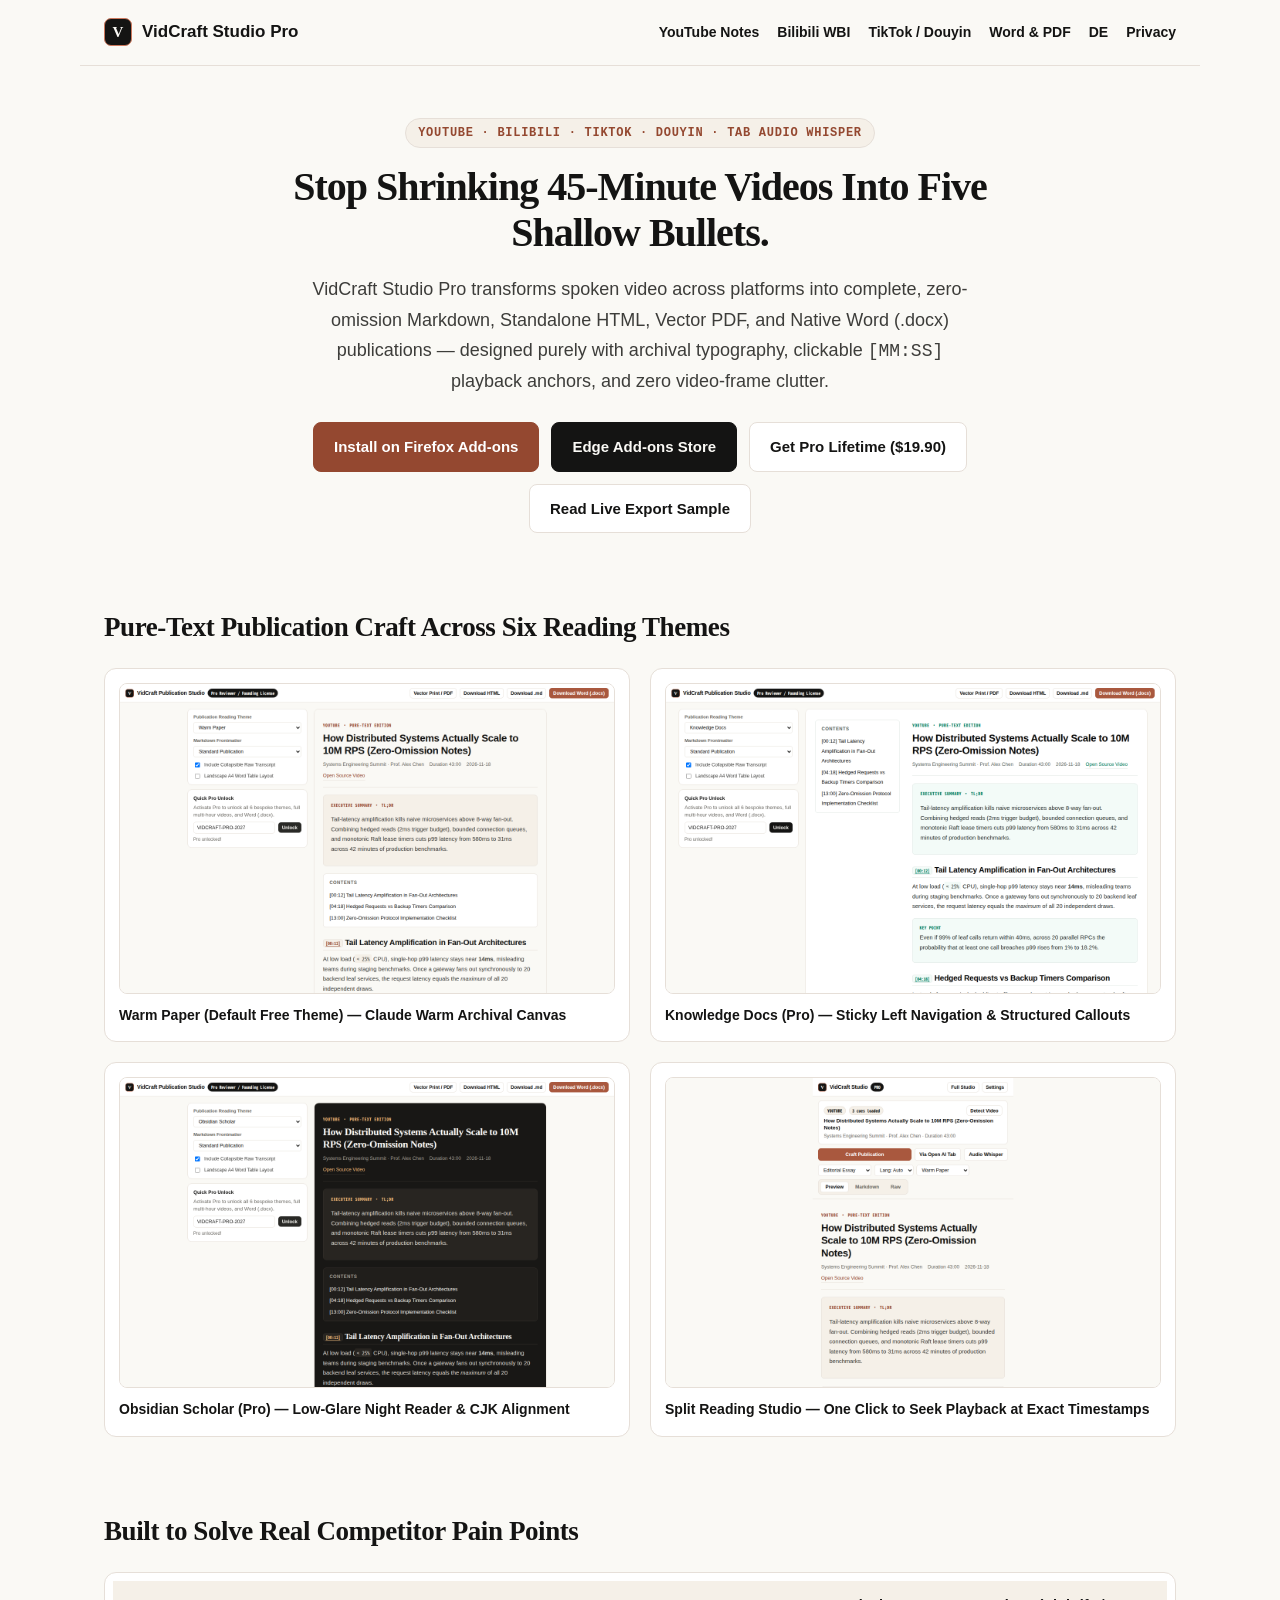
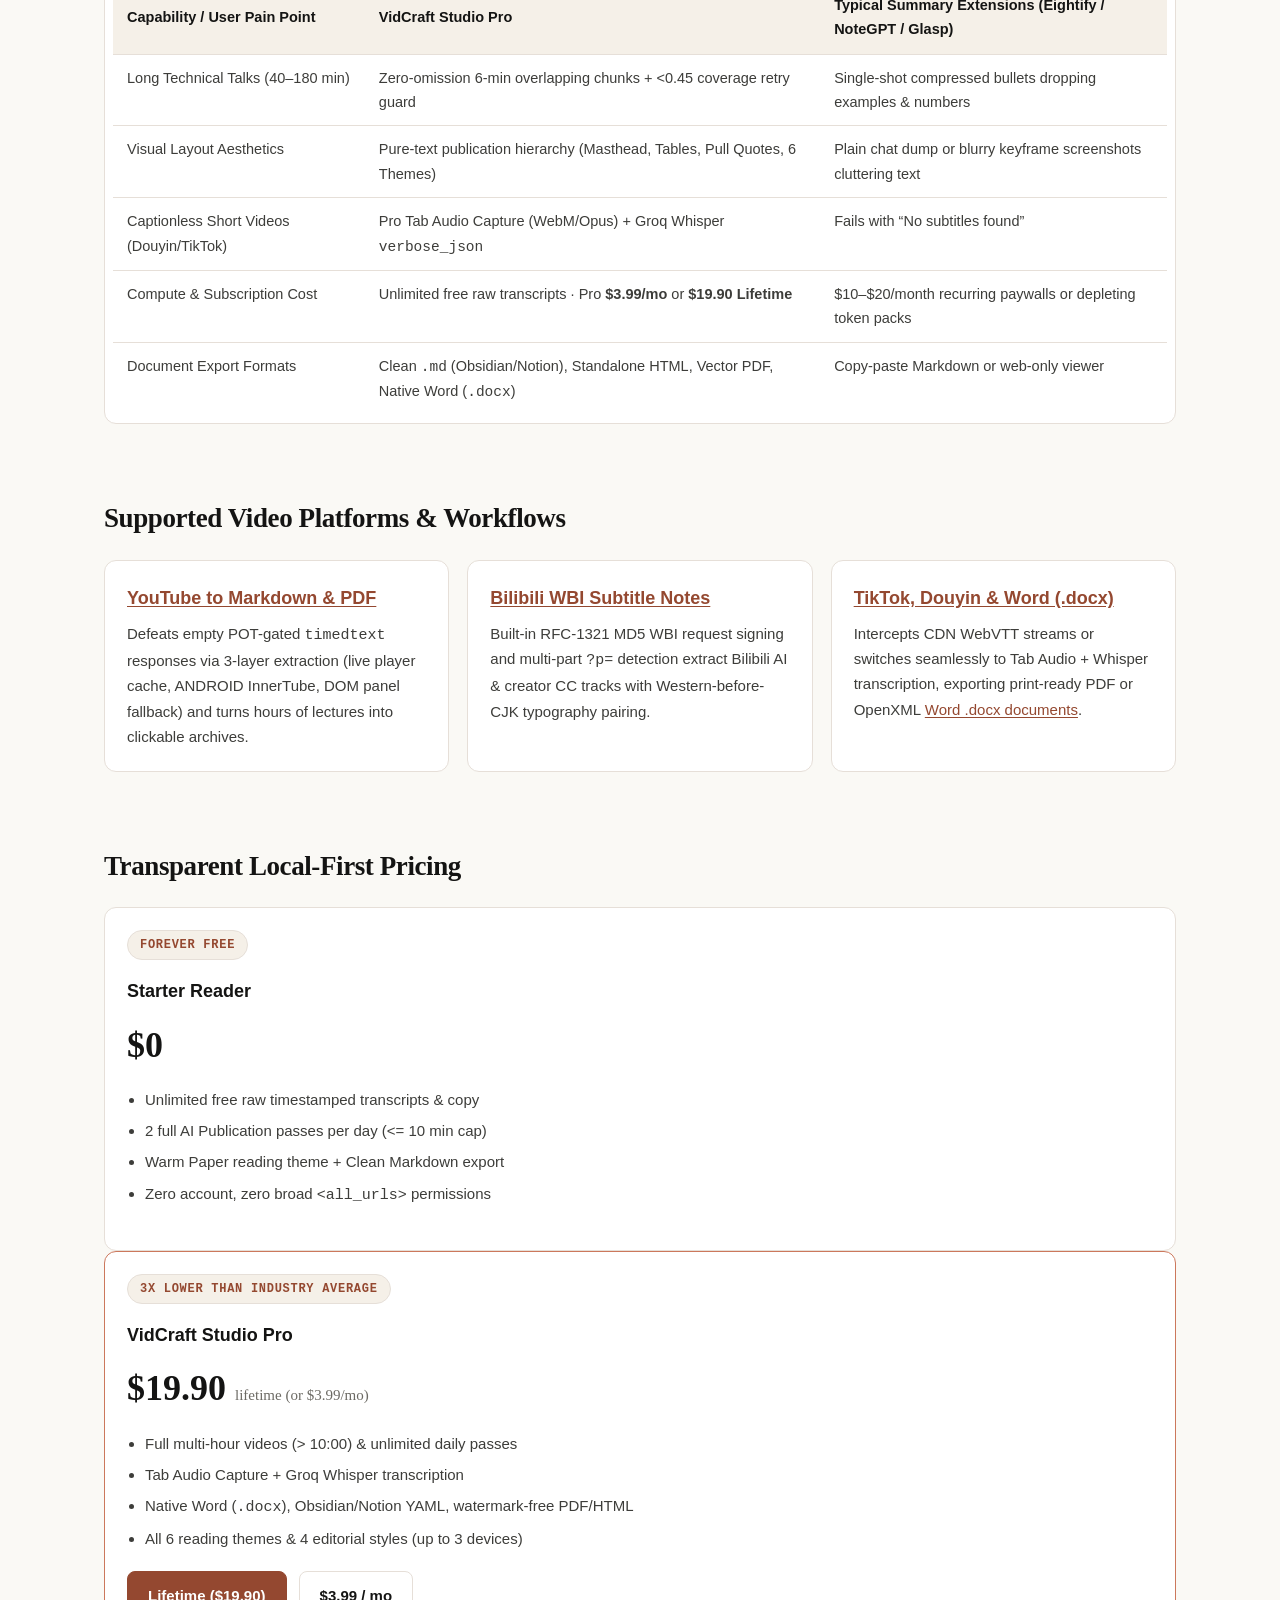
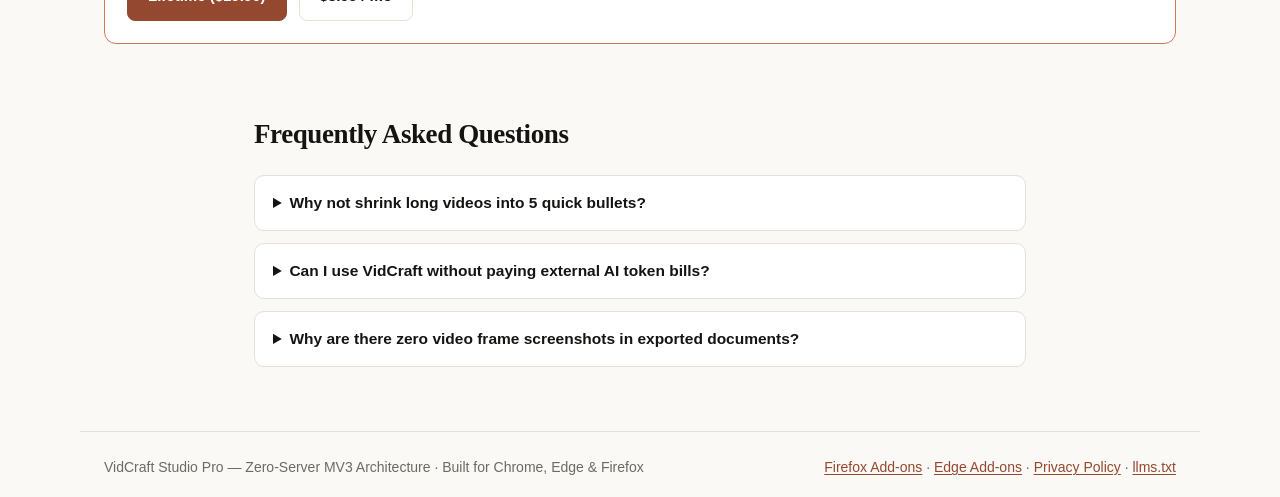
==== commit 606d351a: "Add Firefox Add-ons and Microsoft Edge CRX store links" ====
--- a/index.html
+++ b/index.html
@@ -3,6 +3,7 @@
 <head>
   <meta charset="utf-8" />
   <meta name="viewport" content="width=device-width,initial-scale=1.0" />
+  <meta name="google-site-verification" content="4zUR4nkZMv16d5prI-cijpVlg1s1kQiPDKdigCU3Sx0" />
   <title>VidCraft Studio Pro — Zero-Omission Video to Markdown, HTML, PDF &amp; Word (.docx)</title>
   <meta name="description" content="Turn YouTube, Bilibili, TikTok, and Douyin videos into complete, publication-grade Markdown, HTML, Vector PDF, and Native Word (.docx) documents 100% locally — without omitted facts or screenshot clutter." />
   <link rel="canonical" href="https://vidcraft-studio.pages.dev/" />
@@ -29,6 +30,7 @@
     "applicationCategory": "ProductivityApplication",
     "operatingSystem": "Windows, macOS, Linux (Microsoft Edge, Firefox, Google Chrome)",
     "url": "https://vidcraft-studio.pages.dev/",
+    "downloadUrl": "https://addons.mozilla.org/en-US/firefox/addon/vidcraft-video-markdown-pdf/",
     "softwareVersion": "1.0.0",
     "featureList": [
       "Zero-omission 6-minute overlapping video chunking engine with coverage ratio check",
@@ -100,8 +102,9 @@
       VidCraft Studio Pro transforms spoken video across platforms into complete, zero-omission Markdown, Standalone HTML, Vector PDF, and Native Word (.docx) publications — designed purely with archival typography, clickable <code>[MM:SS]</code> playback anchors, and zero video-frame clutter.
     </p>
     <div class="cta-row">
-      <a class="btn btn-primary" href="https://yujun57.gumroad.com/l/vidcraft-pro-lifetime" target="_blank" rel="noopener noreferrer">Get Pro Lifetime ($19.90)</a>
-      <a class="btn btn-ink" href="https://yujun57.gumroad.com/l/vidcraft-pro-monthly" target="_blank" rel="noopener noreferrer">Monthly Plan ($3.99/mo)</a>
+      <a class="btn btn-primary" href="https://addons.mozilla.org/en-US/firefox/addon/vidcraft-video-markdown-pdf/" target="_blank" rel="noopener noreferrer">Install on Firefox Add-ons</a>
+      <a class="btn btn-ink" href="https://microsoftedge.microsoft.com/addons/detail/ekocbhoenbiddnpnbajcehlenogklepf" target="_blank" rel="noopener noreferrer">Edge Add-ons Store</a>
+      <a class="btn" href="https://yujun57.gumroad.com/l/vidcraft-pro-lifetime" target="_blank" rel="noopener noreferrer">Get Pro Lifetime ($19.90)</a>
       <a class="btn" href="/showcase/distributed-consensus-report.html">Read Live Export Sample</a>
     </div>
   </header>
@@ -240,7 +243,7 @@
 
   <footer>
     <span>VidCraft Studio Pro — Zero-Server MV3 Architecture · Built for Chrome, Edge &amp; Firefox</span>
-    <span><a href="/privacy/">Privacy Policy</a> · <a href="/llms.txt">llms.txt</a> · <a href="/showcase/distributed-consensus-report.html">Sample Output</a></span>
+    <span><a href="https://addons.mozilla.org/en-US/firefox/addon/vidcraft-video-markdown-pdf/" target="_blank" rel="noopener noreferrer">Firefox Add-ons</a> · <a href="https://microsoftedge.microsoft.com/addons/detail/ekocbhoenbiddnpnbajcehlenogklepf" target="_blank" rel="noopener noreferrer">Edge Add-ons</a> · <a href="/privacy/">Privacy Policy</a> · <a href="/llms.txt">llms.txt</a></span>
   </footer>
 </body>
 </html>
